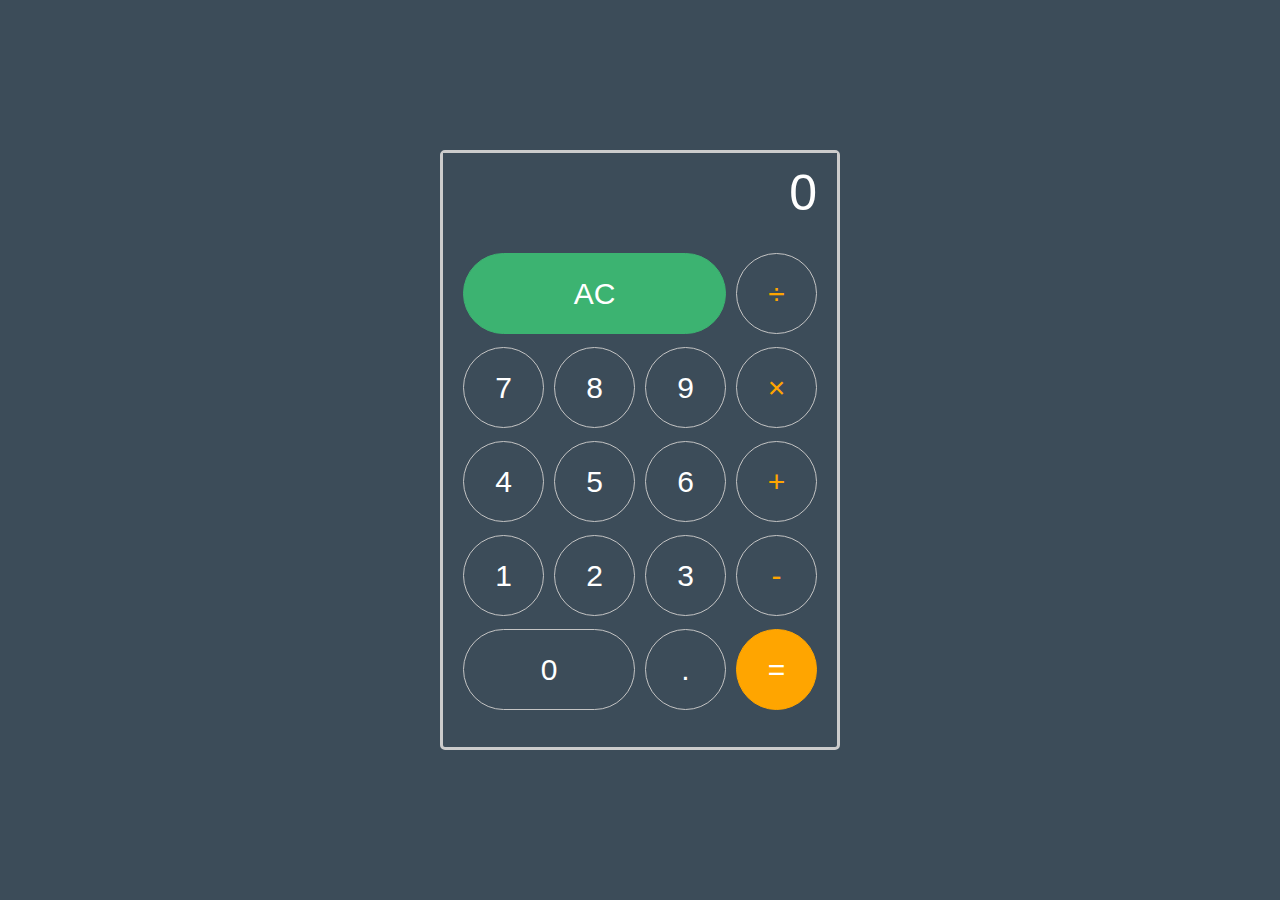
==== index.html @ fbf4b06e "Initial commit. Calculator UI complete. Some js logic added." ====
<!DOCTYPE html>
<html lang="en">
<head>
    <meta charset="UTF-8">
    <meta name="viewport" content="width=device-width, initial-scale=1.0">
    <link href='main.css' rel='stylesheet' />
</head>

<body
    <div class="calculator">

        <input type="text" name="calculator-screen" class="calculator-screen" value="0" disabled />

        <div class="calculator-keys">
        
          <button type="button" class="all-clear function" value="all-clear">AC</button>
          <button type="button" class="operator" value="/">&divide;</button>          
        
          <button type="button" class="digit" value="7">7</button>
          <button type="button" class="digit" value="8">8</button>
          <button type="button" class="digit" value="9">9</button>
          <button type="button" class="operator" value="*">&times;</button>
        
          <button type="button" class="digit" value="4">4</button>
          <button type="button" class="digit" value="5">5</button>
          <button type="button" class="digit" value="6">6</button>
          <button type="button" class="operator" value="+">+</button>
        
          <button type="button" class="digit" value="1">1</button>
          <button type="button" class="digit" value="2">2</button>
          <button type="button" class="digit" value="3">3</button>        
          <button type="button" class="operator" value="-">-</button>

          <button type="button" class="digit zero" value="0">0</button> 
          <button type="button" class="decimal" value=".">.</button>
          <button type="button" class="equal-sign operator" value="=">=</button>
        
        </div>
      </div>
    <script type="text/javascript" src='calculator.js'></script>
    </body>
</html>
---- main.css ----
html {
    font-size: 62.5%;
    box-sizing: border-box;
  }
  
  *, *::before, *::after {
    margin: 0;
    padding: 0;
    box-sizing: inherit;
  }
  
  .calculator {
    border: 3px solid #ccc;
    background-color: #3C4C59;
    border-radius: 5px;
    position: absolute;
    top: 50%;
    left: 50%;
    transform: translate(-50%, -50%);
    width: 400px;
    height: 600px;
  }
  
  .calculator-screen {
    width: 100%;
    font-size: 5rem;
    height: 80px;
    border: none;
    background-color: #3C4C59;
    color: #fff;
    text-align: right;
    padding-right: 20px;
    padding-left: 10px;
    resize: none;
  }
  
  button {
    height: 81px;
    background-color: #fff;
    border-radius: 50%;
    border: 1px solid #c4c4c4;
    background-color: transparent;
    font-size: 3rem;
    color: white;
  }
  
  button:hover {
    background-color: #5c666e;
  }
  
  .operator {
    color: orange;
  }
  
  .all-clear {
    background-color: mediumseagreen;
    border-color: mediumseagreen;
    border-top-left-radius: 40.5px;
    border-top-right-radius: 40.5px;
    border-bottom-left-radius: 40.5px;
    border-bottom-right-radius: 40.5px;
    color: #fff;
    grid-area: 1 / 1 / 1 / 4;
  }
  
  .all-clear:hover {
    background-color: #9debc0;
  }

  .zero {
    grid-area: 5 / 1 / 5 / 3;
    border-top-left-radius: 40.5px;
    border-top-right-radius: 40.5px;
    border-bottom-left-radius: 40.5px;
    border-bottom-right-radius: 40.5px;
  }
  
  .equal-sign {
    background-color: orange;
    border-color: orange;
    color: #fff;
  }
  
  .equal-sign:hover {
    background-color: #fcc488;
  }
  
  .calculator-keys {
    display: grid;
    grid-template-columns: repeat(4, 1fr);
    height: 500px;
    grid-gap: 10px;
    padding: 20px;
  }
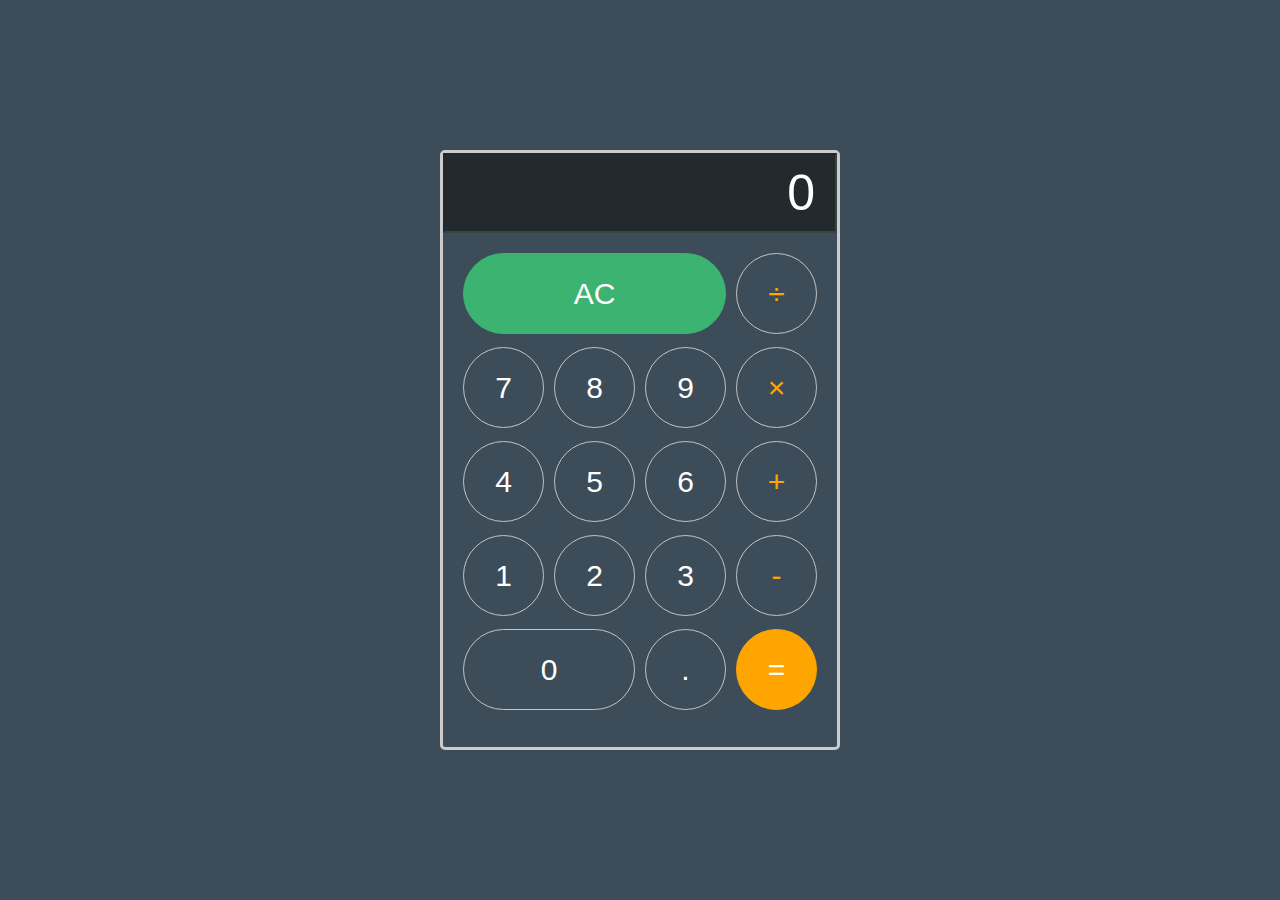
==== commit 05fe43b0: "Added data-action to operator button elements to assist with calculation functions." ====
--- a/index.html
+++ b/index.html
@@ -14,26 +14,26 @@
         <div class="calculator-keys">
         
           <button type="button" class="all-clear function" value="all-clear">AC</button>
-          <button type="button" class="operator" value="/">&divide;</button>          
+          <button type="button" class="operator" data-action="divide" value="/">&divide;</button>          
         
           <button type="button" class="digit" value="7">7</button>
           <button type="button" class="digit" value="8">8</button>
           <button type="button" class="digit" value="9">9</button>
-          <button type="button" class="operator" value="*">&times;</button>
+          <button type="button" class="operator" data-action="multiply" value="*">&times;</button>
         
           <button type="button" class="digit" value="4">4</button>
           <button type="button" class="digit" value="5">5</button>
           <button type="button" class="digit" value="6">6</button>
-          <button type="button" class="operator" value="+">+</button>
+          <button type="button" class="operator" data-action="add" value="+">+</button>
         
           <button type="button" class="digit" value="1">1</button>
           <button type="button" class="digit" value="2">2</button>
           <button type="button" class="digit" value="3">3</button>        
-          <button type="button" class="operator" value="-">-</button>
+          <button type="button" class="operator" data-action="subtract" value="-">-</button>
 
           <button type="button" class="digit zero" value="0">0</button> 
           <button type="button" class="decimal" value=".">.</button>
-          <button type="button" class="equal-sign operator" value="=">=</button>
+          <button type="button" class="equal-sign operator" data-action="equals" value="=">=</button>
         
         </div>
       </div>
--- a/main.css
+++ b/main.css
@@ -25,8 +25,7 @@
     width: 100%;
     font-size: 5rem;
     height: 80px;
-    border: none;
-    background-color: #3C4C59;
+    background-color: #232a2e;
     color: #fff;
     text-align: right;
     padding-right: 20px;
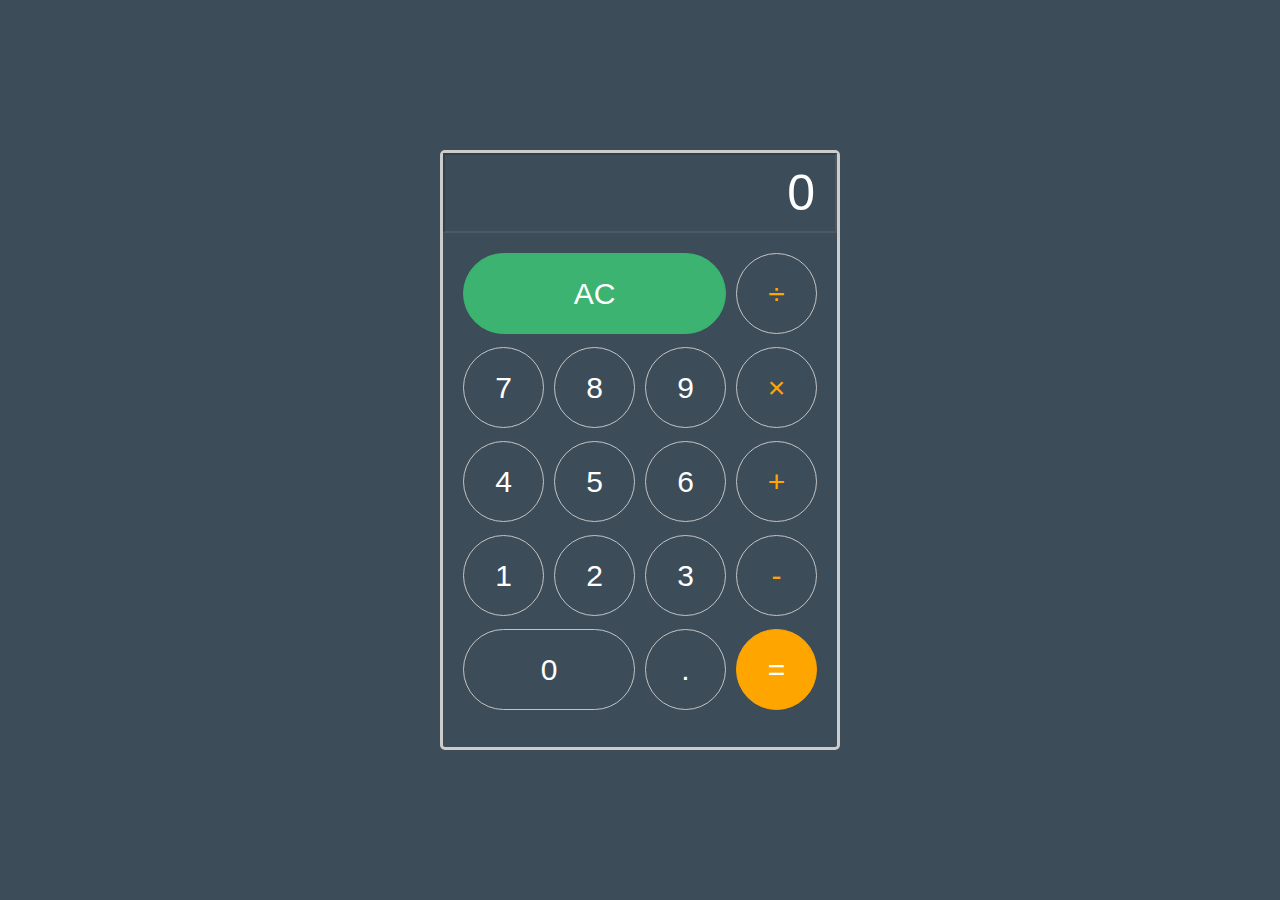
==== commit c362b328: "Changed value=target.value (was value=event.value). Inputting numbers works again." ====
--- a/index.html
+++ b/index.html
@@ -14,26 +14,26 @@
         <div class="calculator-keys">
         
           <button type="button" class="all-clear function" value="all-clear">AC</button>
-          <button type="button" class="operator" data-action="divide" value="/">&divide;</button>          
+          <button type="button" class="operator" value="/">&divide;</button>          
         
           <button type="button" class="digit" value="7">7</button>
           <button type="button" class="digit" value="8">8</button>
           <button type="button" class="digit" value="9">9</button>
-          <button type="button" class="operator" data-action="multiply" value="*">&times;</button>
+          <button type="button" class="operator" value="*">&times;</button>
         
           <button type="button" class="digit" value="4">4</button>
           <button type="button" class="digit" value="5">5</button>
           <button type="button" class="digit" value="6">6</button>
-          <button type="button" class="operator" data-action="add" value="+">+</button>
+          <button type="button" class="operator" value="+">+</button>
         
           <button type="button" class="digit" value="1">1</button>
           <button type="button" class="digit" value="2">2</button>
           <button type="button" class="digit" value="3">3</button>        
-          <button type="button" class="operator" data-action="subtract" value="-">-</button>
+          <button type="button" class="operator" value="-">-</button>
 
           <button type="button" class="digit zero" value="0">0</button> 
           <button type="button" class="decimal" value=".">.</button>
-          <button type="button" class="equal-sign operator" data-action="equals" value="=">=</button>
+          <button type="button" class="equal-sign operator" value="=">=</button>
         
         </div>
       </div>
--- a/main.css
+++ b/main.css
@@ -25,7 +25,7 @@
     width: 100%;
     font-size: 5rem;
     height: 80px;
-    background-color: #232a2e;
+    background-color: #3C4C59;
     color: #fff;
     text-align: right;
     padding-right: 20px;
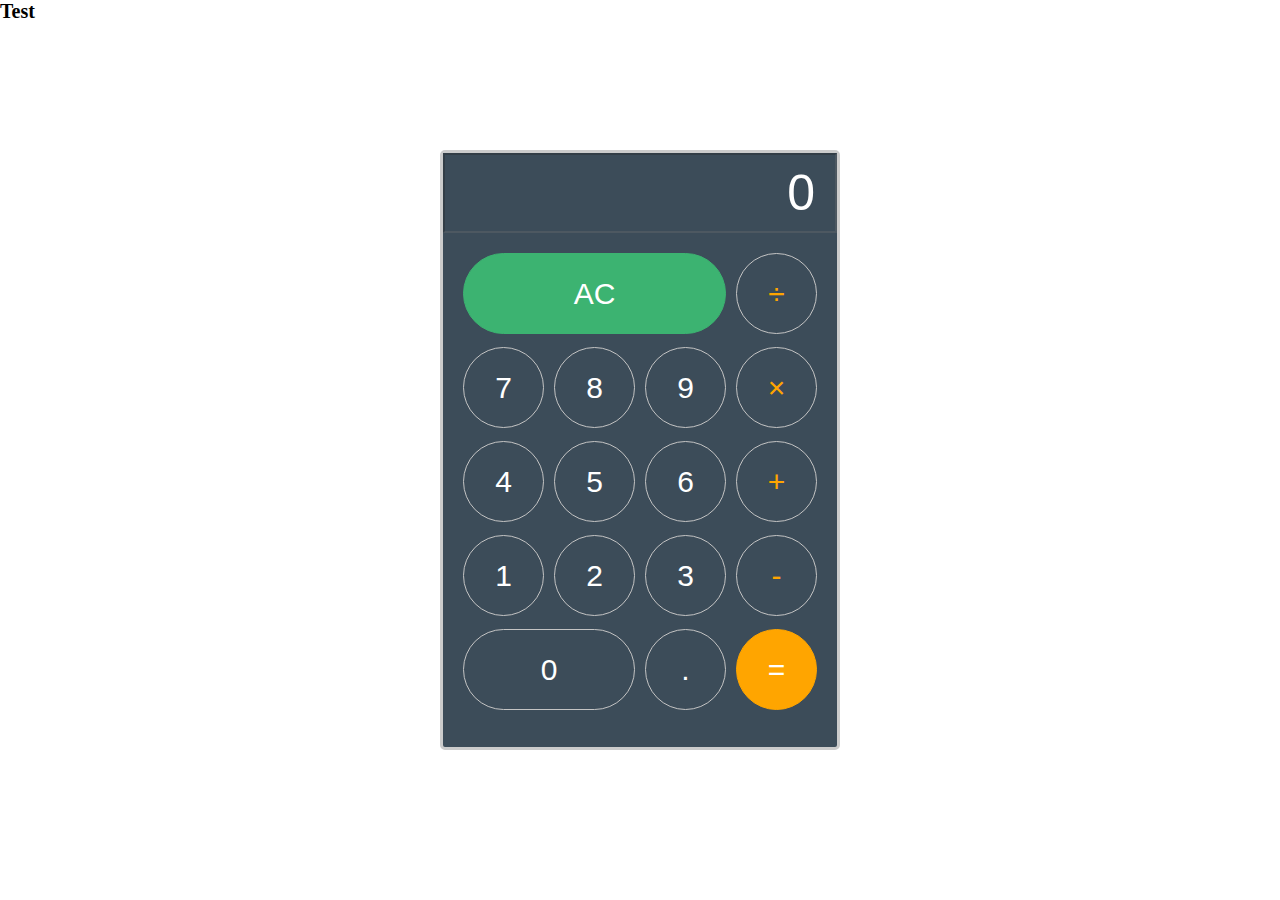
==== commit ae471a07: "Created grid layout to have calculator on one side, with a div to display calculation history on the" ====
--- a/index.html
+++ b/index.html
@@ -6,7 +6,8 @@
     <link href='main.css' rel='stylesheet' />
 </head>
 
-<body
+<body>
+    <div class="wrapper">
     <div class="calculator">
 
         <input type="text" name="calculator-screen" class="calculator-screen" value="0" disabled />
@@ -37,6 +38,12 @@
         
         </div>
       </div>
+    <div class="calc-history">
+        <h1>Test</h1>
+    </div>
+    </div>    
     <script type="text/javascript" src='calculator.js'></script>
+    <script type="text/javascript" src='functions.js'></script>
     </body>
+    
 </html>